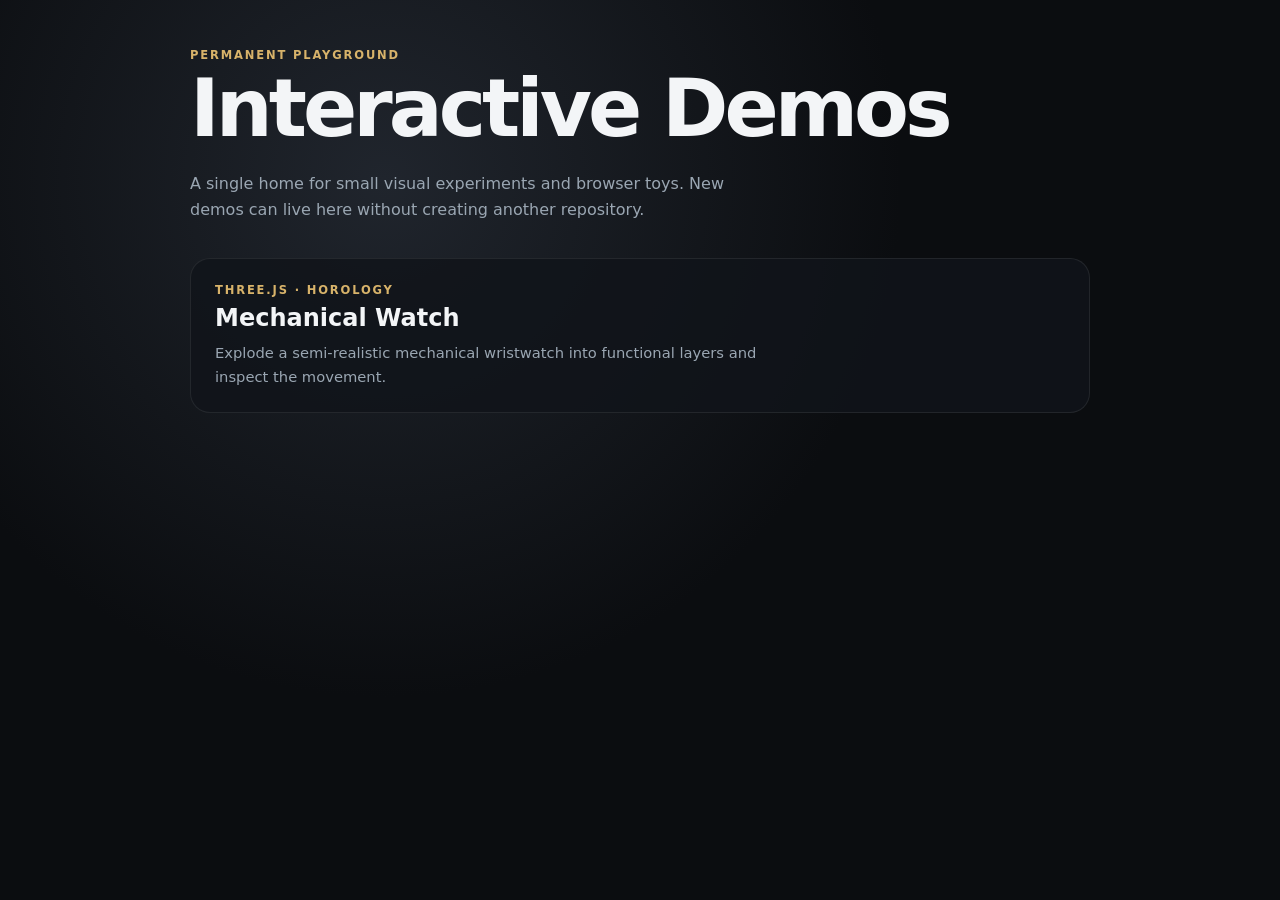
==== index.html @ b9c6f8d9 "Create interactive demos gallery" ====
<!doctype html>
<html lang="en">
<head>
  <meta charset="UTF-8" />
  <meta name="viewport" content="width=device-width, initial-scale=1.0" />
  <title>Interactive Demos</title>
  <style>
    :root{color-scheme:dark;font-family:Inter,system-ui,sans-serif;background:#0b0d10;color:#f3f5f7}*{box-sizing:border-box}body{margin:0;min-height:100vh;background:radial-gradient(circle at 30% 20%,#20252d,#0b0d10 45%);padding:48px}main{max-width:900px;margin:auto}h1{font-size:clamp(2.3rem,7vw,5rem);letter-spacing:-.05em;margin:0 0 12px}p{color:#9aa6b2;max-width:58ch;line-height:1.6}.grid{display:grid;grid-template-columns:repeat(auto-fit,minmax(260px,1fr));gap:18px;margin-top:36px}.card{display:block;padding:24px;border:1px solid #ffffff14;border-radius:20px;background:#11151bd9;color:inherit;text-decoration:none;transition:.18s transform,.18s border-color}.card:hover{transform:translateY(-3px);border-color:#d8b36a66}.eyebrow{font-size:.72rem;letter-spacing:.16em;color:#d8b36a;font-weight:700}.card h2{margin:.45rem 0 .55rem}.card p{margin:0;font-size:.92rem}</style>
</head>
<body><main><div class="eyebrow">PERMANENT PLAYGROUND</div><h1>Interactive Demos</h1><p>A single home for small visual experiments and browser toys. New demos can live here without creating another repository.</p><div class="grid"><a class="card" href="./watch/"><div class="eyebrow">THREE.JS · HOROLOGY</div><h2>Mechanical Watch</h2><p>Explode a semi-realistic mechanical wristwatch into functional layers and inspect the movement.</p></a></div></main></body>
</html>
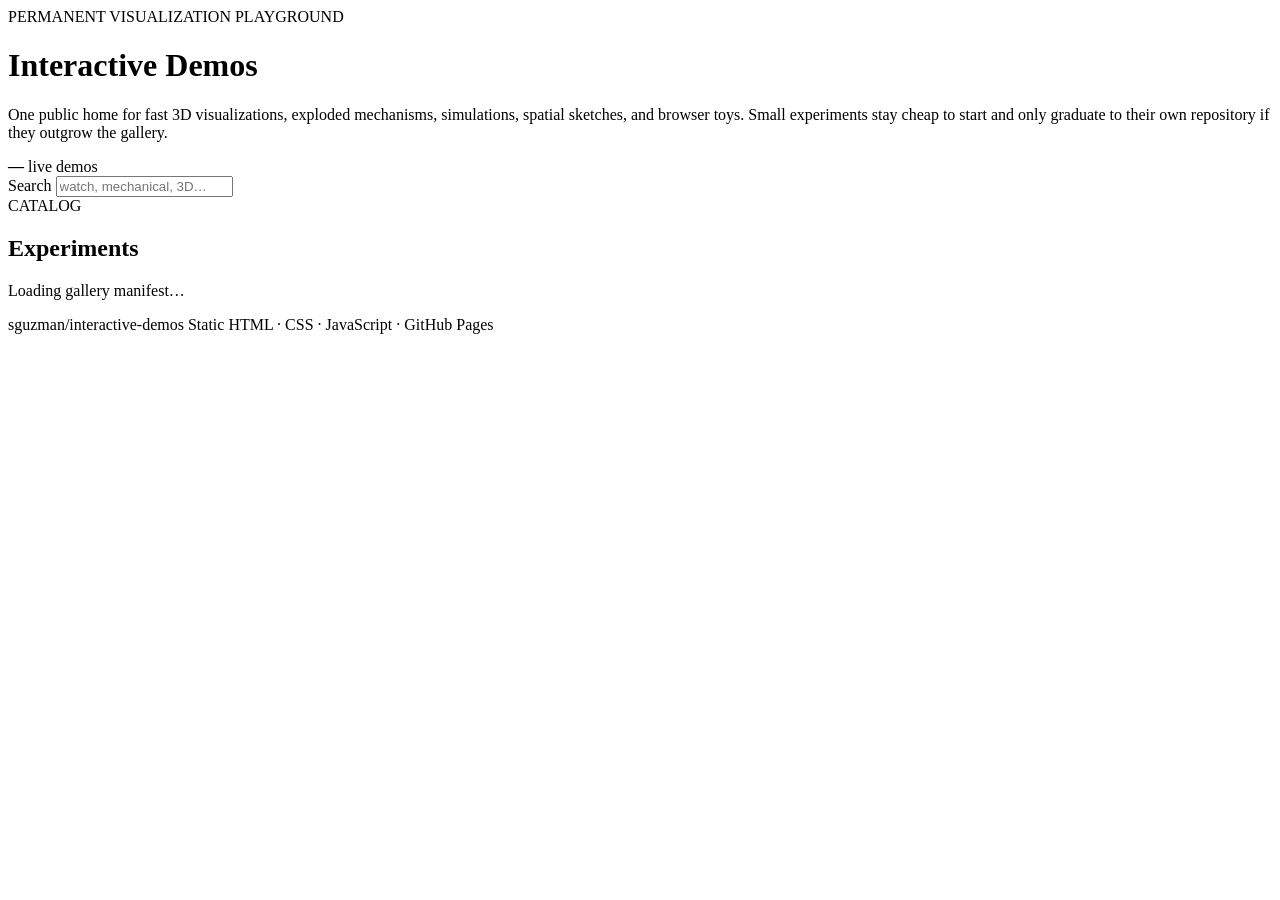
==== commit e3d7f896: "Build data-driven demo gallery" ====
--- a/index.html
+++ b/index.html
@@ -3,9 +3,76 @@
 <head>
   <meta charset="UTF-8" />
   <meta name="viewport" content="width=device-width, initial-scale=1.0" />
+  <meta name="description" content="A permanent gallery of interactive 3D visualizations, simulations, and browser experiments." />
   <title>Interactive Demos</title>
-  <style>
-    :root{color-scheme:dark;font-family:Inter,system-ui,sans-serif;background:#0b0d10;color:#f3f5f7}*{box-sizing:border-box}body{margin:0;min-height:100vh;background:radial-gradient(circle at 30% 20%,#20252d,#0b0d10 45%);padding:48px}main{max-width:900px;margin:auto}h1{font-size:clamp(2.3rem,7vw,5rem);letter-spacing:-.05em;margin:0 0 12px}p{color:#9aa6b2;max-width:58ch;line-height:1.6}.grid{display:grid;grid-template-columns:repeat(auto-fit,minmax(260px,1fr));gap:18px;margin-top:36px}.card{display:block;padding:24px;border:1px solid #ffffff14;border-radius:20px;background:#11151bd9;color:inherit;text-decoration:none;transition:.18s transform,.18s border-color}.card:hover{transform:translateY(-3px);border-color:#d8b36a66}.eyebrow{font-size:.72rem;letter-spacing:.16em;color:#d8b36a;font-weight:700}.card h2{margin:.45rem 0 .55rem}.card p{margin:0;font-size:.92rem}</style>
+  <link rel="stylesheet" href="./gallery.css" />
 </head>
-<body><main><div class="eyebrow">PERMANENT PLAYGROUND</div><h1>Interactive Demos</h1><p>A single home for small visual experiments and browser toys. New demos can live here without creating another repository.</p><div class="grid"><a class="card" href="./watch/"><div class="eyebrow">THREE.JS · HOROLOGY</div><h2>Mechanical Watch</h2><p>Explode a semi-realistic mechanical wristwatch into functional layers and inspect the movement.</p></a></div></main></body>
+<body>
+  <main class="shell">
+    <header class="hero">
+      <div class="eyebrow">PERMANENT VISUALIZATION PLAYGROUND</div>
+      <div class="hero-row">
+        <div>
+          <h1>Interactive Demos</h1>
+          <p class="lede">
+            One public home for fast 3D visualizations, exploded mechanisms, simulations,
+            spatial sketches, and browser toys. Small experiments stay cheap to start and
+            only graduate to their own repository if they outgrow the gallery.
+          </p>
+        </div>
+        <div class="hero-stat" aria-label="gallery purpose">
+          <strong id="demoCount">—</strong>
+          <span>live demos</span>
+        </div>
+      </div>
+    </header>
+
+    <section class="toolbar" aria-label="Gallery controls">
+      <label class="search-box">
+        <span>Search</span>
+        <input id="search" type="search" placeholder="watch, mechanical, 3D…" autocomplete="off" />
+      </label>
+      <div id="tagFilters" class="tag-filters" aria-label="Tag filters"></div>
+    </section>
+
+    <section>
+      <div class="section-heading">
+        <div>
+          <div class="eyebrow">CATALOG</div>
+          <h2>Experiments</h2>
+        </div>
+        <p id="resultSummary">Loading gallery manifest…</p>
+      </div>
+      <div id="gallery" class="grid" aria-live="polite"></div>
+      <div id="emptyState" class="empty" hidden>No demos match that filter.</div>
+    </section>
+
+    <footer>
+      <span>sguzman/interactive-demos</span>
+      <span>Static HTML · CSS · JavaScript · GitHub Pages</span>
+    </footer>
+  </main>
+
+  <template id="cardTemplate">
+    <article class="card">
+      <div class="card-topline">
+        <span class="status"></span>
+        <span class="maturity"></span>
+      </div>
+      <div class="card-body">
+        <div class="eyebrow kind"></div>
+        <h3></h3>
+        <p class="summary"></p>
+        <dl class="facts"></dl>
+        <div class="tags"></div>
+      </div>
+      <div class="card-actions">
+        <a class="primary launch">Open demo <span aria-hidden="true">↗</span></a>
+        <a class="secondary docs">Documentation</a>
+      </div>
+    </article>
+  </template>
+
+  <script type="module" src="./gallery.js"></script>
+</body>
 </html>
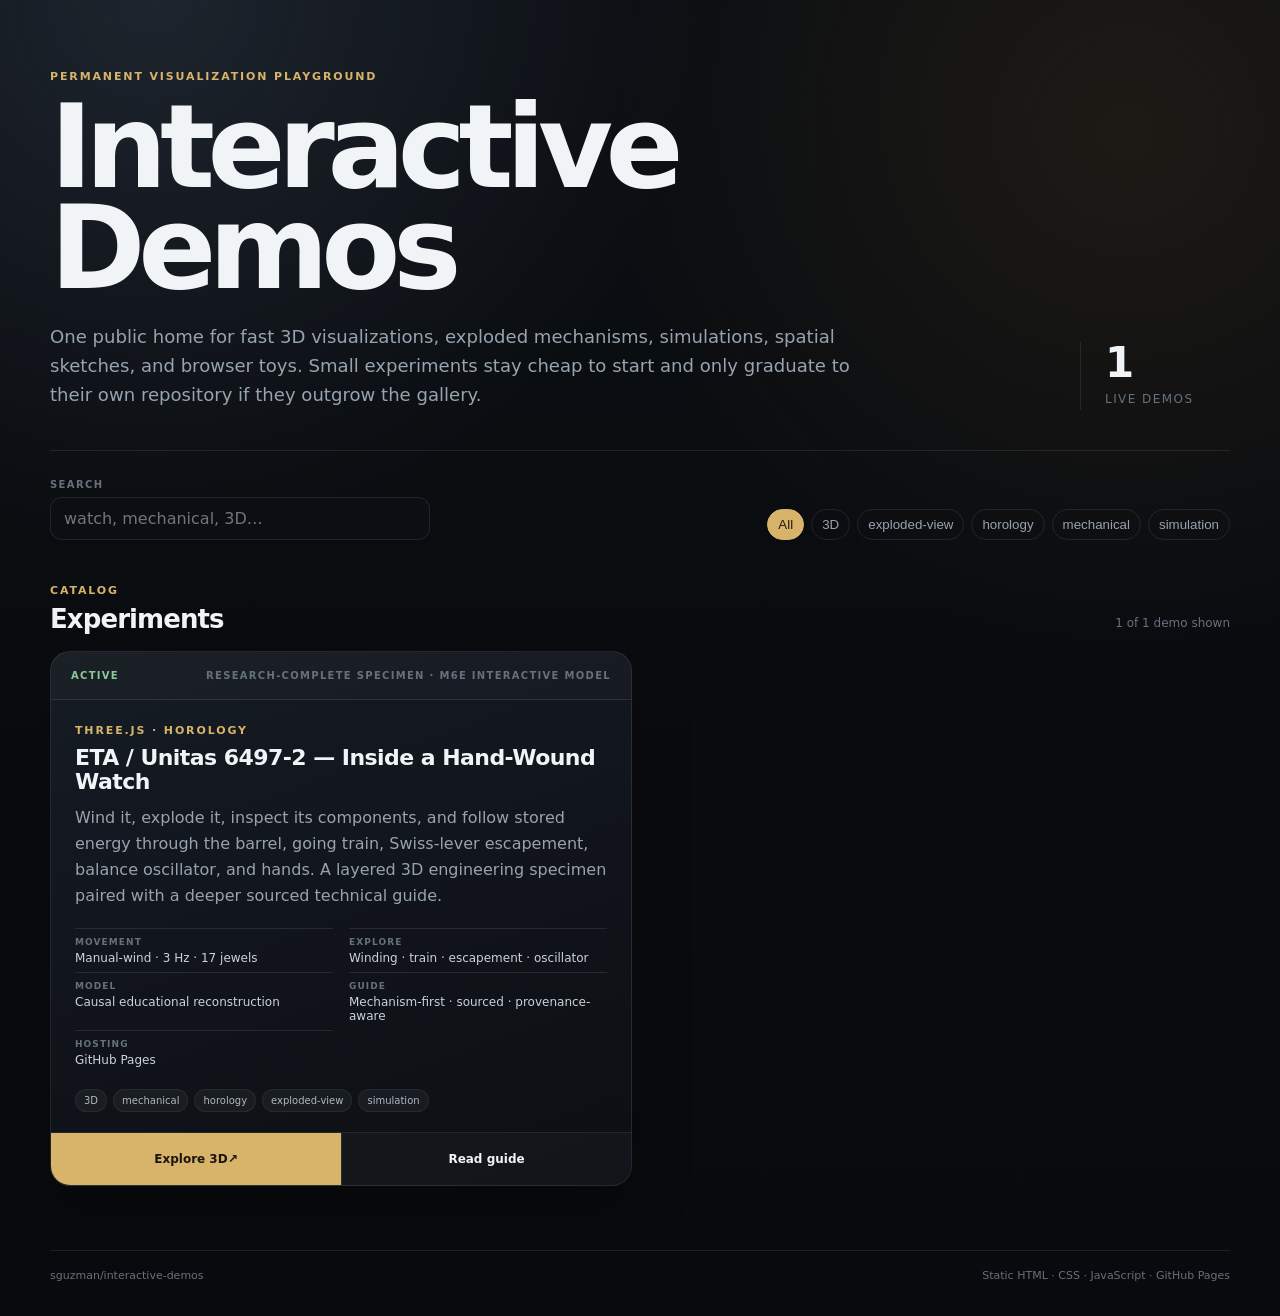
==== commit 7ab45f6d: "Clarify gallery reader paths" ====
--- a/index.html
+++ b/index.html
@@ -67,8 +67,8 @@
         <div class="tags"></div>
       </div>
       <div class="card-actions">
-        <a class="primary launch">Open demo <span aria-hidden="true">↗</span></a>
-        <a class="secondary docs">Documentation</a>
+        <a class="primary launch">Explore 3D <span aria-hidden="true">↗</span></a>
+        <a class="secondary docs">Read guide</a>
       </div>
     </article>
   </template>
--- a/gallery.css
+++ b/gallery.css
@@ -0,0 +1,179 @@
+:root {
+  color-scheme: dark;
+  --bg: #080a0d;
+  --bg-raised: #0f1318;
+  --panel: rgba(18, 23, 30, .78);
+  --panel-strong: #12171e;
+  --line: rgba(255,255,255,.09);
+  --line-strong: rgba(255,255,255,.16);
+  --text: #f1f4f7;
+  --muted: #97a3af;
+  --faint: #66717c;
+  --accent: #d8b36a;
+  --accent-soft: rgba(216,179,106,.13);
+  --good: #8bc89a;
+  font-family: Inter, ui-sans-serif, system-ui, -apple-system, BlinkMacSystemFont, "Segoe UI", sans-serif;
+}
+
+* { box-sizing: border-box; }
+
+html { min-height: 100%; background: var(--bg); }
+body {
+  margin: 0;
+  min-height: 100vh;
+  color: var(--text);
+  background:
+    radial-gradient(circle at 12% 0%, rgba(54,66,82,.43), transparent 34rem),
+    radial-gradient(circle at 88% 10%, rgba(78,58,32,.28), transparent 32rem),
+    linear-gradient(180deg, #0b0e12, var(--bg));
+}
+
+body::before {
+  content: "";
+  position: fixed;
+  inset: 0;
+  pointer-events: none;
+  opacity: .16;
+  background-image: linear-gradient(rgba(255,255,255,.02) 1px, transparent 1px), linear-gradient(90deg, rgba(255,255,255,.02) 1px, transparent 1px);
+  background-size: 32px 32px;
+  mask-image: linear-gradient(to bottom, black, transparent 75%);
+}
+
+.shell {
+  width: min(1180px, calc(100% - 40px));
+  margin: 0 auto;
+  padding: 70px 0 34px;
+}
+
+.hero { border-bottom: 1px solid var(--line); padding-bottom: 40px; }
+.hero-row { display: grid; grid-template-columns: 1fr auto; gap: 48px; align-items: end; }
+.eyebrow {
+  color: var(--accent);
+  font-size: 11px;
+  font-weight: 800;
+  letter-spacing: .17em;
+  text-transform: uppercase;
+}
+
+h1, h2, h3, p { margin-top: 0; }
+h1 {
+  font-size: clamp(3.1rem, 9vw, 7.2rem);
+  line-height: .88;
+  margin: 14px 0 22px;
+  letter-spacing: -.065em;
+  max-width: 9ch;
+}
+h2 { margin: 7px 0 0; font-size: 26px; letter-spacing: -.035em; }
+h3 { font-size: 22px; line-height: 1.12; margin: 9px 0 10px; letter-spacing: -.025em; }
+p { color: var(--muted); line-height: 1.62; }
+.lede { max-width: 70ch; margin: 0; font-size: clamp(.98rem, 1.5vw, 1.13rem); }
+
+.hero-stat {
+  min-width: 150px;
+  border-left: 1px solid var(--line);
+  padding-left: 24px;
+  display: flex;
+  flex-direction: column;
+  padding-bottom: 4px;
+}
+.hero-stat strong { font-size: 42px; line-height: 1; letter-spacing: -.05em; }
+.hero-stat span { color: var(--faint); font-size: 12px; margin-top: 8px; text-transform: uppercase; letter-spacing: .12em; }
+
+.toolbar {
+  display: flex;
+  gap: 16px;
+  align-items: end;
+  justify-content: space-between;
+  margin: 28px 0 44px;
+}
+.search-box { width: min(380px, 100%); display: grid; gap: 7px; }
+.search-box > span { color: var(--faint); text-transform: uppercase; font-size: 10px; font-weight: 800; letter-spacing: .14em; }
+.search-box input {
+  width: 100%;
+  border: 1px solid var(--line);
+  background: rgba(12,15,20,.75);
+  color: var(--text);
+  border-radius: 12px;
+  padding: 11px 13px;
+  font: inherit;
+  outline: none;
+}
+.search-box input:focus { border-color: rgba(216,179,106,.55); box-shadow: 0 0 0 3px rgba(216,179,106,.08); }
+
+.tag-filters { display: flex; justify-content: flex-end; flex-wrap: wrap; gap: 7px; }
+.filter {
+  border: 1px solid var(--line);
+  background: transparent;
+  color: var(--muted);
+  border-radius: 999px;
+  padding: 7px 10px;
+  cursor: pointer;
+  font: 700 11px/1 inherit;
+}
+.filter:hover { border-color: var(--line-strong); color: var(--text); }
+.filter.active { color: #211a0e; background: var(--accent); border-color: var(--accent); }
+
+.section-heading { display: flex; justify-content: space-between; align-items: end; gap: 20px; margin-bottom: 17px; }
+.section-heading > p { font-size: 12px; margin: 0; color: var(--faint); }
+
+.grid { display: grid; grid-template-columns: repeat(12, 1fr); gap: 16px; }
+.card {
+  grid-column: span 6;
+  min-height: 350px;
+  display: flex;
+  flex-direction: column;
+  overflow: hidden;
+  background: linear-gradient(160deg, rgba(24,30,38,.91), rgba(12,15,20,.96));
+  border: 1px solid var(--line);
+  border-radius: 20px;
+  box-shadow: 0 28px 60px rgba(0,0,0,.22);
+  transition: transform .18s ease, border-color .18s ease, box-shadow .18s ease;
+}
+.card:hover { transform: translateY(-3px); border-color: rgba(216,179,106,.36); box-shadow: 0 32px 70px rgba(0,0,0,.32); }
+.card-topline {
+  min-height: 48px;
+  display: flex;
+  align-items: center;
+  justify-content: space-between;
+  padding: 0 20px;
+  border-bottom: 1px solid var(--line);
+  background: rgba(255,255,255,.015);
+}
+.status, .maturity { font-size: 10px; text-transform: uppercase; letter-spacing: .13em; font-weight: 800; }
+.status { color: var(--good); }
+.maturity { color: var(--faint); }
+.card-body { padding: 24px 24px 20px; flex: 1; }
+.summary { max-width: 62ch; min-height: 52px; margin-bottom: 20px; }
+.facts { display: grid; grid-template-columns: repeat(2, minmax(0,1fr)); gap: 7px 16px; margin: 0 0 22px; }
+.facts div { border-top: 1px solid var(--line); padding-top: 8px; }
+.facts dt { color: var(--faint); font-size: 9px; letter-spacing: .12em; text-transform: uppercase; font-weight: 800; }
+.facts dd { margin: 4px 0 0; font-size: 12px; color: #cbd2da; }
+.tags { display: flex; flex-wrap: wrap; gap: 6px; }
+.tag { color: #aeb8c2; background: rgba(255,255,255,.045); border: 1px solid rgba(255,255,255,.06); border-radius: 999px; padding: 5px 8px; font-size: 10px; }
+.card-actions { border-top: 1px solid var(--line); display: grid; grid-template-columns: 1fr 1fr; }
+.card-actions a { min-height: 52px; display: flex; align-items: center; justify-content: center; text-decoration: none; font-size: 12px; font-weight: 800; }
+.card-actions .primary { color: #1c160d; background: var(--accent); }
+.card-actions .primary:hover { filter: brightness(1.05); }
+.card-actions .secondary { color: var(--text); background: rgba(255,255,255,.025); border-left: 1px solid var(--line); }
+.card-actions .secondary:hover { background: rgba(255,255,255,.055); }
+
+.empty { border: 1px dashed var(--line-strong); color: var(--faint); text-align: center; padding: 60px 20px; border-radius: 18px; }
+footer { margin-top: 64px; border-top: 1px solid var(--line); padding-top: 18px; display: flex; justify-content: space-between; gap: 12px; color: var(--faint); font-size: 11px; }
+
+@media (max-width: 820px) {
+  .shell { width: min(100% - 28px, 1180px); padding-top: 42px; }
+  .hero-row { grid-template-columns: 1fr; gap: 28px; }
+  .hero-stat { border-left: 0; border-top: 1px solid var(--line); padding: 16px 0 0; }
+  .toolbar { align-items: stretch; flex-direction: column; }
+  .tag-filters { justify-content: flex-start; }
+  .card { grid-column: 1 / -1; }
+}
+
+@media (max-width: 520px) {
+  h1 { font-size: 3.4rem; }
+  .card { min-height: 0; }
+  .facts { grid-template-columns: 1fr; }
+  .card-actions { grid-template-columns: 1fr; }
+  .card-actions .secondary { border-left: 0; border-top: 1px solid var(--line); }
+  footer { flex-direction: column; }
+}
